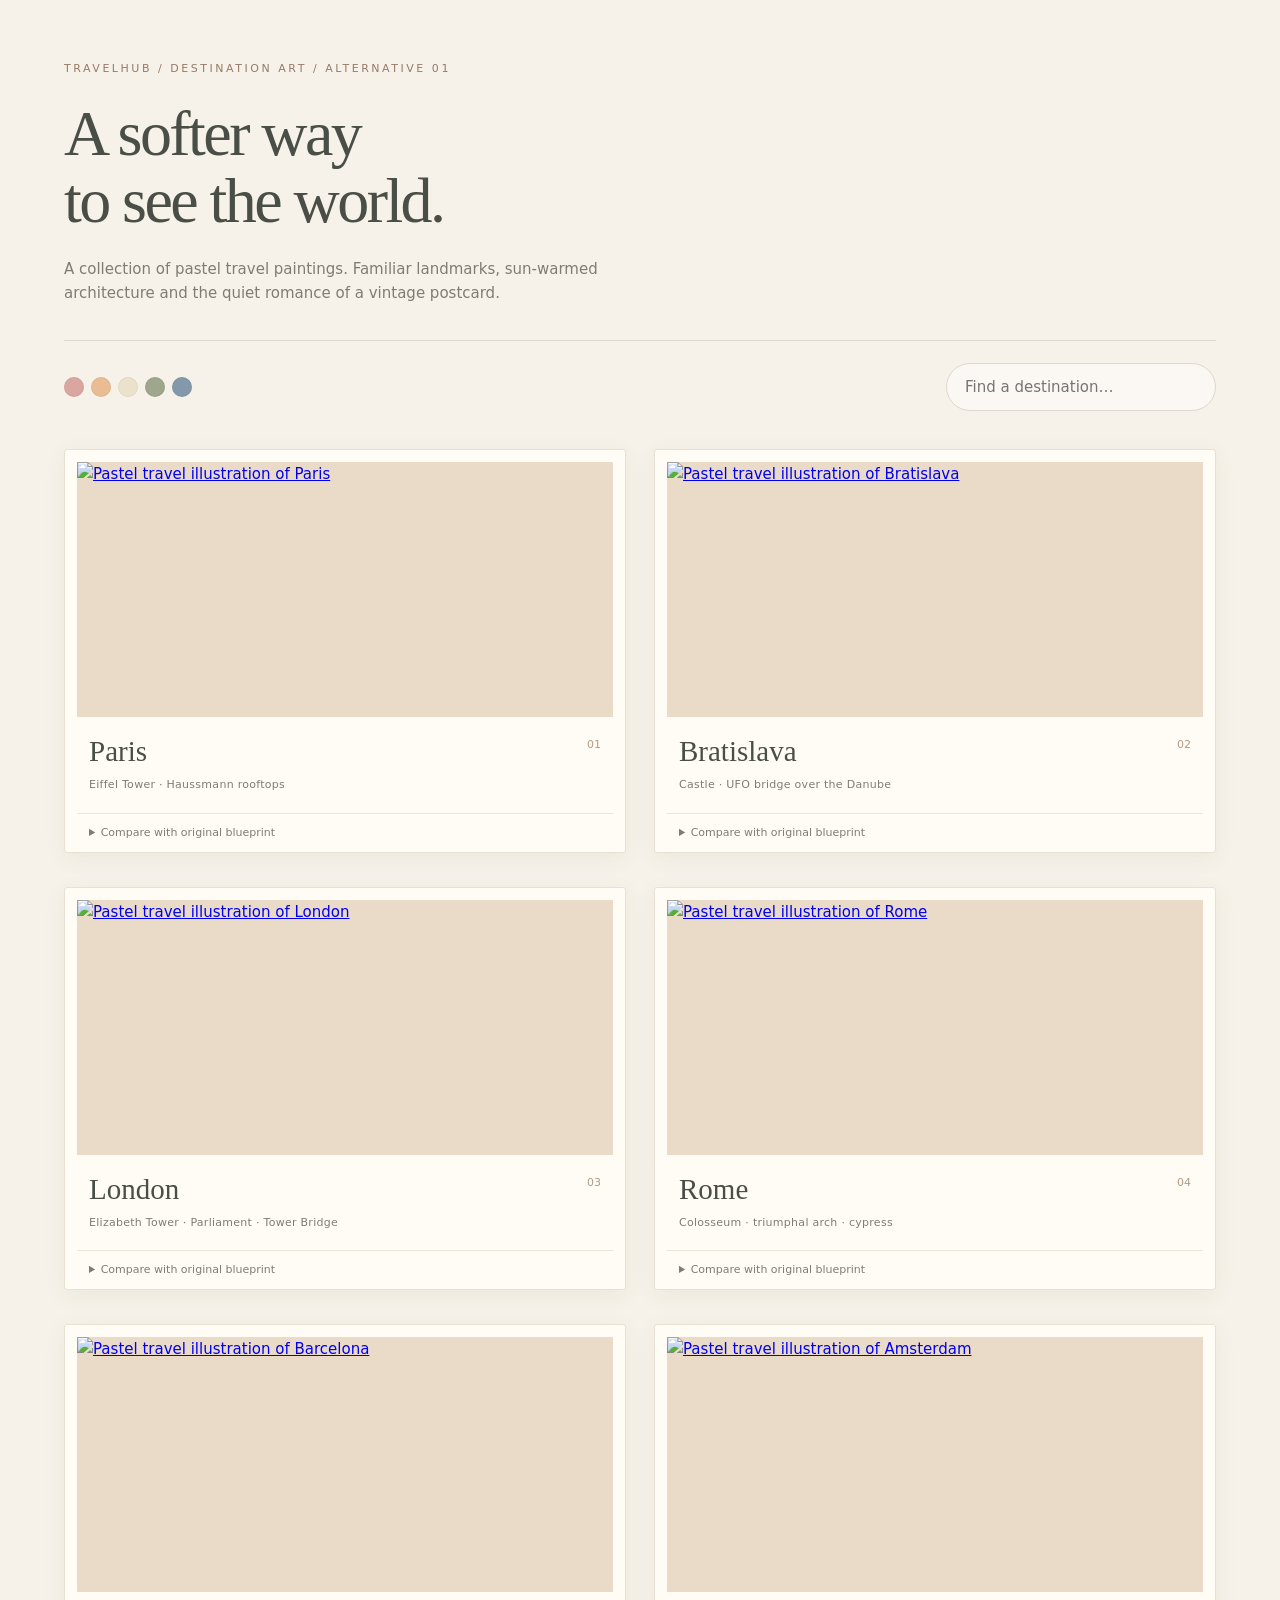
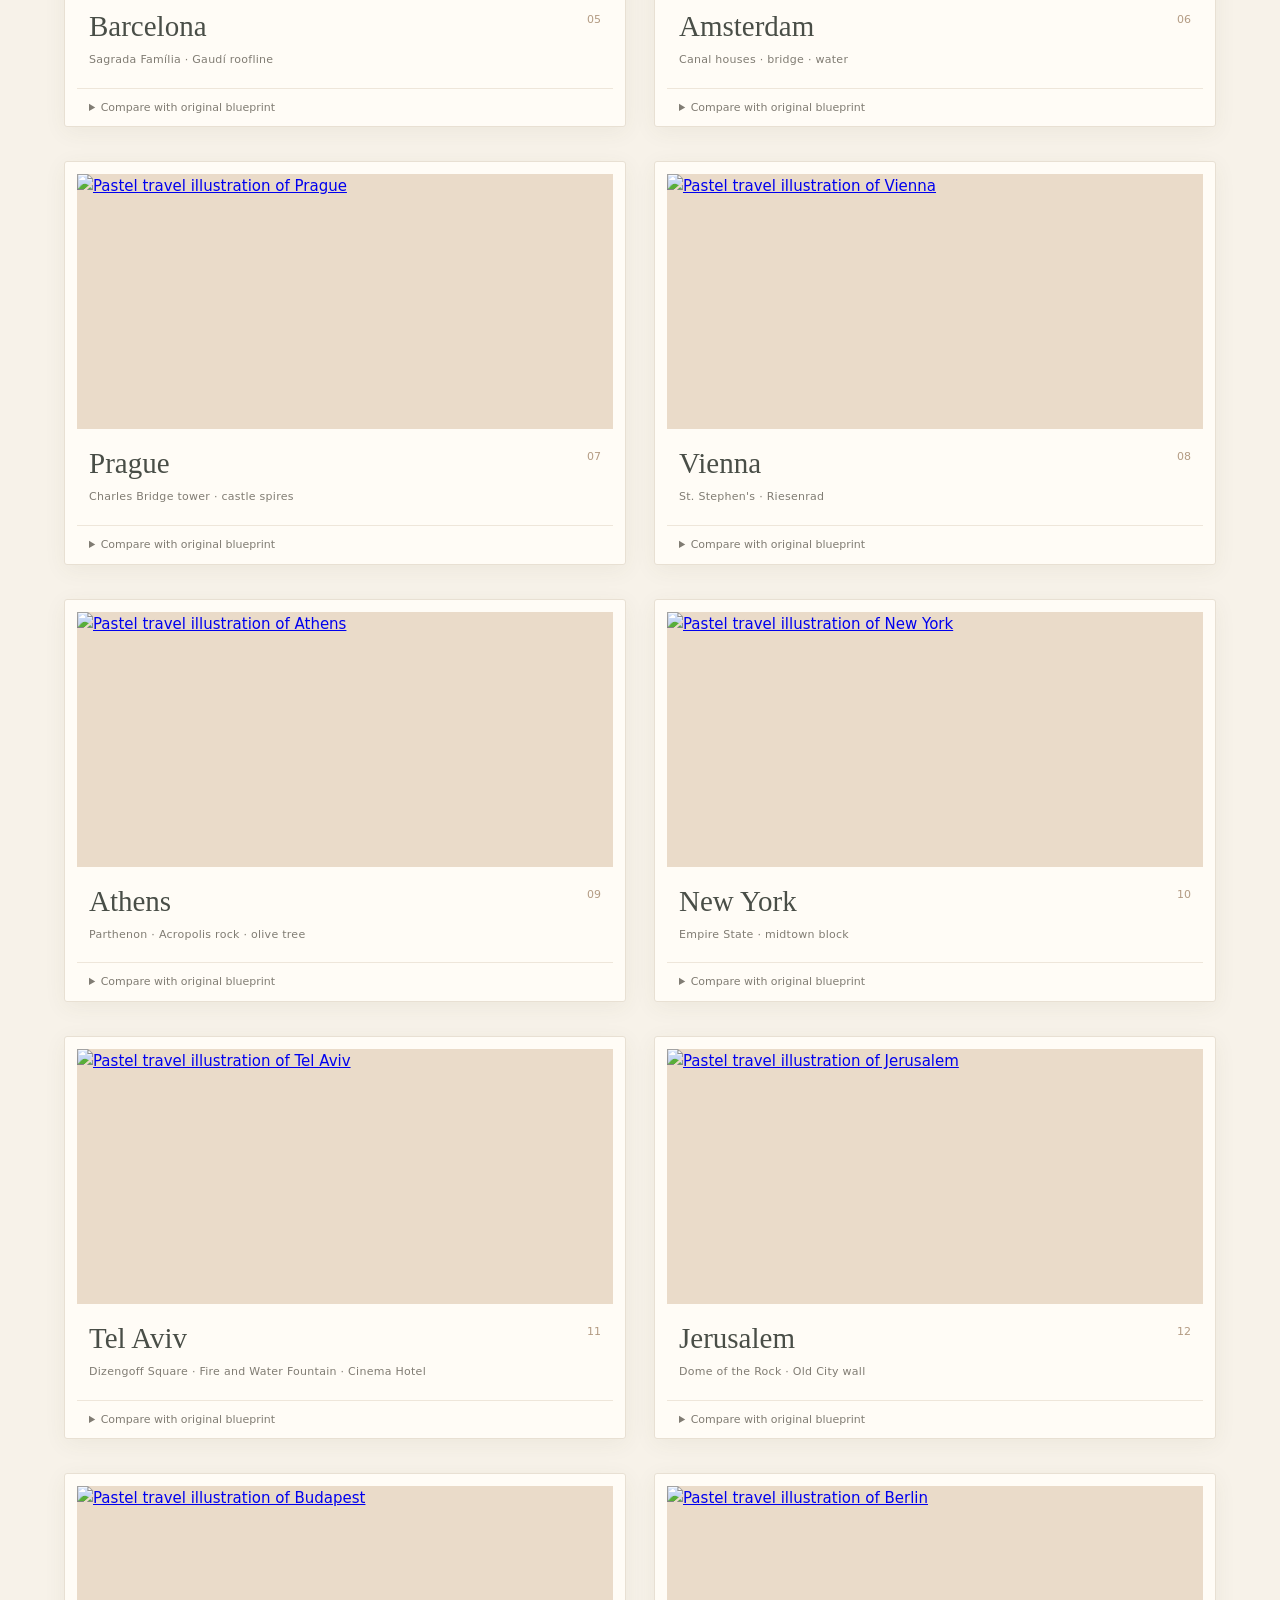
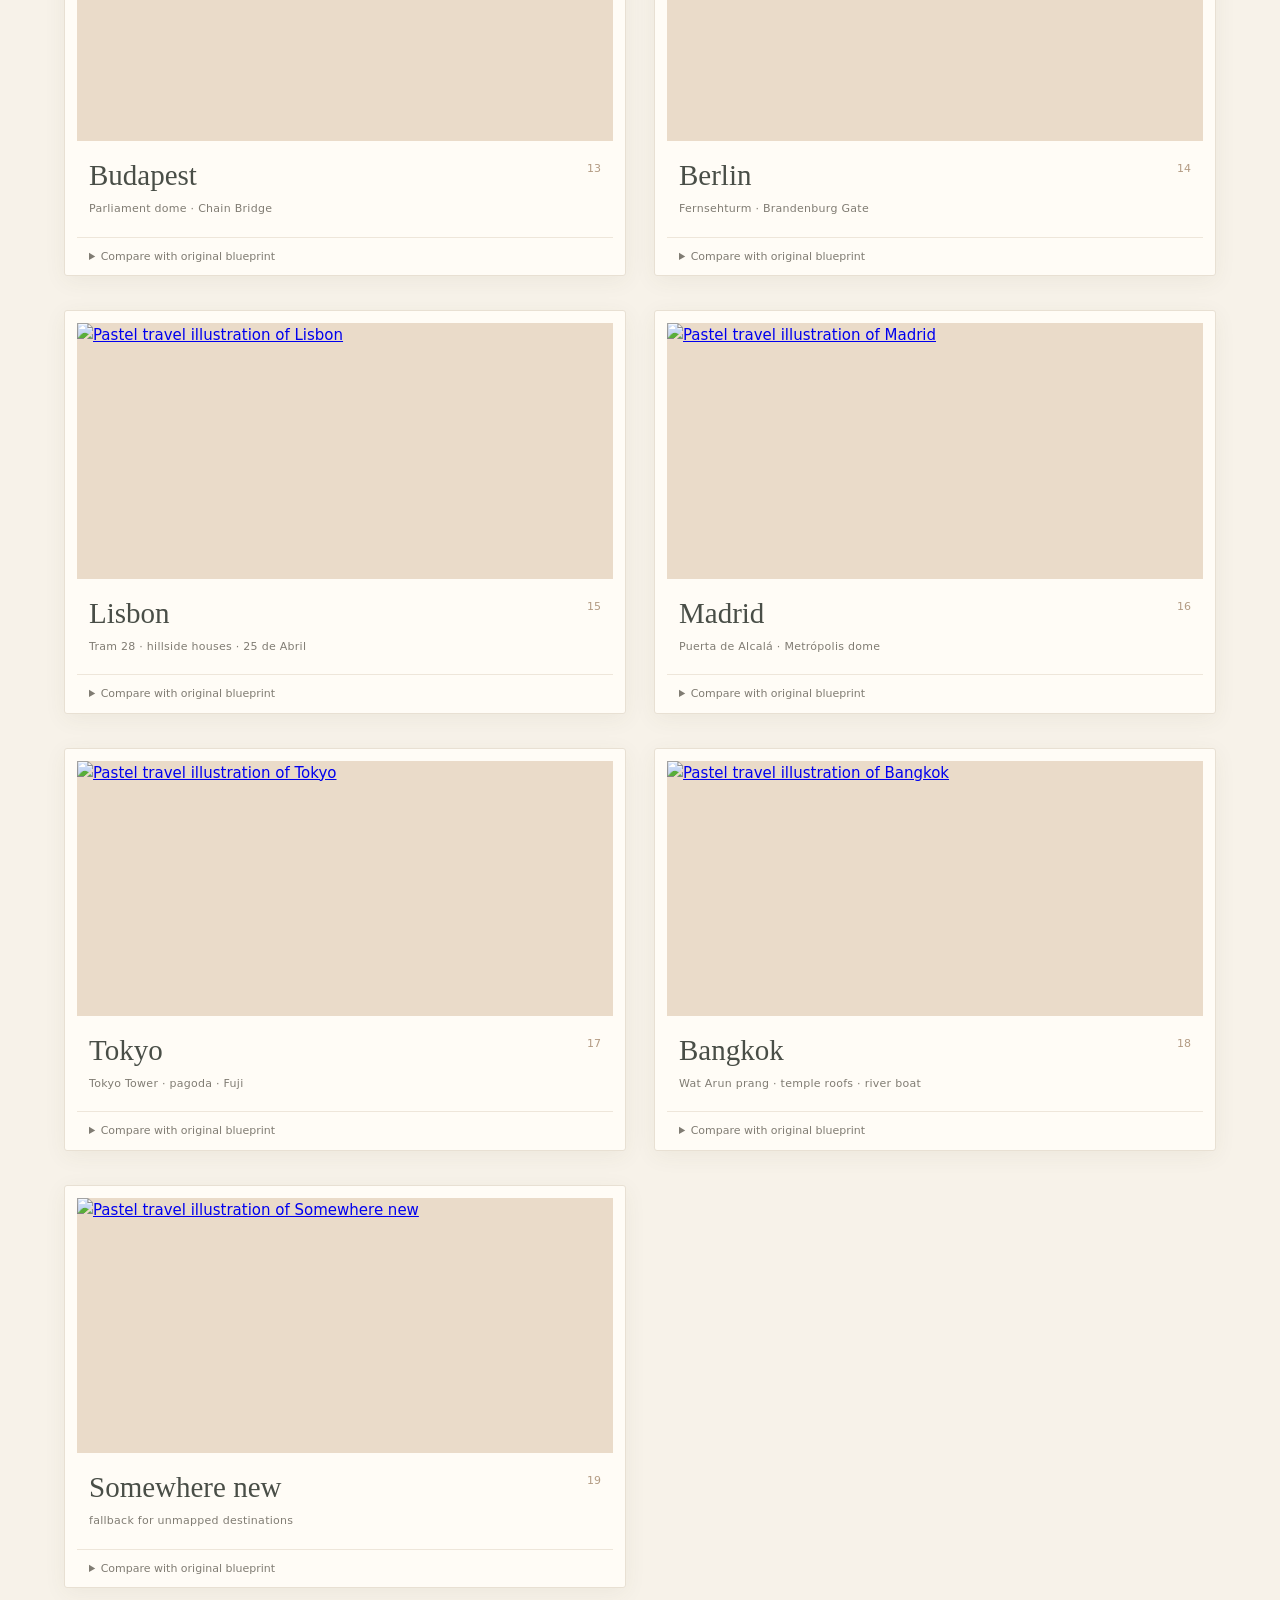
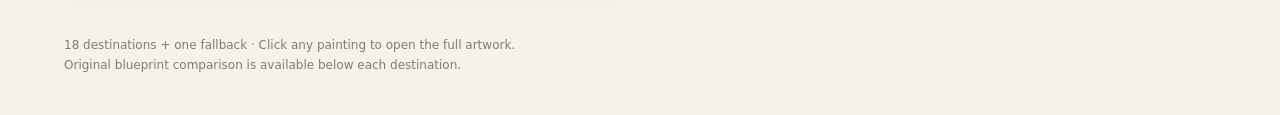
==== design/blueprints/pastel/index.html @ 62299819 "v2.0 (4/5): pastel destination artwork on the covers 49MB of source paintings become 1.8MB of shippe" ====
<!doctype html><html lang="en"><head><meta charset="utf-8"><meta name="viewport" content="width=device-width,initial-scale=1">
<title>TravelHub · A softer way to see the world</title><style>
:root{color-scheme:light;--paper:#f7f2e9;--ink:#494e47;--muted:#807c73;--line:#ded7cb}
*{box-sizing:border-box}body{margin:0;background:var(--paper);color:var(--ink);font:15px/1.6 system-ui,sans-serif}
header,main,footer{max-width:1440px;margin:auto;padding:0 5vw}header{padding-top:60px;padding-bottom:38px}.eyebrow{font-size:11px;letter-spacing:.23em;text-transform:uppercase;color:#967b67}h1{font:normal clamp(36px,5vw,72px)/1.06 Georgia,serif;letter-spacing:-.04em;max-width:800px;margin:22px 0}header p{max-width:620px;color:var(--muted)}.toolbar{display:flex;align-items:center;justify-content:space-between;gap:18px;margin-top:35px;border-top:1px solid var(--line);padding-top:22px}.swatches{display:flex;gap:7px}.swatches i{height:20px;width:20px;border-radius:50%;background:var(--c);border:1px solid #0000000b}input{background:#fff8;border:1px solid var(--line);border-radius:30px;padding:11px 18px;font:inherit;width:min(270px,60vw);color:var(--ink)}
.grid{display:grid;grid-template-columns:repeat(2,minmax(0,1fr));gap:34px 28px}.card{background:#fffcf6;padding:12px 12px 0;border:1px solid #e8e0d3;border-radius:3px;box-shadow:0 5px 22px #574b3410;overflow:hidden}.art{display:block;overflow:hidden;background:#eadbc9}.art img{display:block;width:100%;aspect-ratio:2.1;object-fit:cover;transition:transform .4s}.art:hover img{transform:scale(1.025)}.caption{display:flex;justify-content:space-between;gap:15px;padding:19px 12px}h2{font:normal 29px/1.1 Georgia,serif;margin:0 0 8px}.caption p{font-size:11px;letter-spacing:.025em;margin:0;color:var(--muted)}.number{font-size:11px;color:#b39b83}details{border-top:1px solid #eee6da;padding:10px 12px;font-size:11px;color:var(--muted)}summary{cursor:pointer}.original{display:block;width:100%;max-height:180px;margin:10px auto;background:#fff}footer{padding-top:48px;padding-bottom:40px;font-size:12px;color:var(--muted)}[hidden]{display:none!important}a:focus-visible,summary:focus-visible,input:focus-visible{outline:3px solid #9eaaa0;outline-offset:4px}@media(max-width:700px){.grid{grid-template-columns:1fr}header{padding-top:35px}.caption{padding:18px 6px}h1{font-size:43px}}@media(prefers-reduced-motion:reduce){.art img{transition:none}}
</style></head><body><header><div class="eyebrow">TravelHub / Destination art / Alternative 01</div><h1>A softer way<br>to see the world.</h1><p>A collection of pastel travel paintings. Familiar landmarks, sun-warmed architecture and the quiet romance of a vintage postcard.</p><div class="toolbar"><div class="swatches" aria-label="Blush, apricot, cream, sage and slate palette"><i style="--c:#d9a6a2"></i><i style="--c:#e9bc94"></i><i style="--c:#ece1ca"></i><i style="--c:#9ea68c"></i><i style="--c:#8498ac"></i></div><input type="search" aria-label="Filter destinations" placeholder="Find a destination…"></div></header><main><div class="grid"><article class="card" data-name="paris">
      <a class="art" href="paris.png" target="_blank" aria-label="Open Paris artwork"><img src="paris.png" alt="Pastel travel illustration of Paris" loading="lazy"></a>
      <div class="caption"><div><h2>Paris</h2><p>Eiffel Tower · Haussmann rooftops</p></div><span class="number">01</span></div>
      <details><summary>Compare with original blueprint</summary><img class="original" src="../paris.svg" alt="Original Paris blueprint"></details>
    </article>
<article class="card" data-name="bratislava">
      <a class="art" href="bratislava.png" target="_blank" aria-label="Open Bratislava artwork"><img src="bratislava.png" alt="Pastel travel illustration of Bratislava" loading="lazy"></a>
      <div class="caption"><div><h2>Bratislava</h2><p>Castle · UFO bridge over the Danube</p></div><span class="number">02</span></div>
      <details><summary>Compare with original blueprint</summary><img class="original" src="../bratislava.svg" alt="Original Bratislava blueprint"></details>
    </article>
<article class="card" data-name="london">
      <a class="art" href="london.png" target="_blank" aria-label="Open London artwork"><img src="london.png" alt="Pastel travel illustration of London" loading="lazy"></a>
      <div class="caption"><div><h2>London</h2><p>Elizabeth Tower · Parliament · Tower Bridge</p></div><span class="number">03</span></div>
      <details><summary>Compare with original blueprint</summary><img class="original" src="../london.svg" alt="Original London blueprint"></details>
    </article>
<article class="card" data-name="rome">
      <a class="art" href="rome.png" target="_blank" aria-label="Open Rome artwork"><img src="rome.png" alt="Pastel travel illustration of Rome" loading="lazy"></a>
      <div class="caption"><div><h2>Rome</h2><p>Colosseum · triumphal arch · cypress</p></div><span class="number">04</span></div>
      <details><summary>Compare with original blueprint</summary><img class="original" src="../rome.svg" alt="Original Rome blueprint"></details>
    </article>
<article class="card" data-name="barcelona">
      <a class="art" href="barcelona.png" target="_blank" aria-label="Open Barcelona artwork"><img src="barcelona.png" alt="Pastel travel illustration of Barcelona" loading="lazy"></a>
      <div class="caption"><div><h2>Barcelona</h2><p>Sagrada Família · Gaudí roofline</p></div><span class="number">05</span></div>
      <details><summary>Compare with original blueprint</summary><img class="original" src="../barcelona.svg" alt="Original Barcelona blueprint"></details>
    </article>
<article class="card" data-name="amsterdam">
      <a class="art" href="amsterdam.png" target="_blank" aria-label="Open Amsterdam artwork"><img src="amsterdam.png" alt="Pastel travel illustration of Amsterdam" loading="lazy"></a>
      <div class="caption"><div><h2>Amsterdam</h2><p>Canal houses · bridge · water</p></div><span class="number">06</span></div>
      <details><summary>Compare with original blueprint</summary><img class="original" src="../amsterdam.svg" alt="Original Amsterdam blueprint"></details>
    </article>
<article class="card" data-name="prague">
      <a class="art" href="prague.png" target="_blank" aria-label="Open Prague artwork"><img src="prague.png" alt="Pastel travel illustration of Prague" loading="lazy"></a>
      <div class="caption"><div><h2>Prague</h2><p>Charles Bridge tower · castle spires</p></div><span class="number">07</span></div>
      <details><summary>Compare with original blueprint</summary><img class="original" src="../prague.svg" alt="Original Prague blueprint"></details>
    </article>
<article class="card" data-name="vienna">
      <a class="art" href="vienna.png" target="_blank" aria-label="Open Vienna artwork"><img src="vienna.png" alt="Pastel travel illustration of Vienna" loading="lazy"></a>
      <div class="caption"><div><h2>Vienna</h2><p>St. Stephen&#x27;s · Riesenrad</p></div><span class="number">08</span></div>
      <details><summary>Compare with original blueprint</summary><img class="original" src="../vienna.svg" alt="Original Vienna blueprint"></details>
    </article>
<article class="card" data-name="athens">
      <a class="art" href="athens.png" target="_blank" aria-label="Open Athens artwork"><img src="athens.png" alt="Pastel travel illustration of Athens" loading="lazy"></a>
      <div class="caption"><div><h2>Athens</h2><p>Parthenon · Acropolis rock · olive tree</p></div><span class="number">09</span></div>
      <details><summary>Compare with original blueprint</summary><img class="original" src="../athens.svg" alt="Original Athens blueprint"></details>
    </article>
<article class="card" data-name="new york">
      <a class="art" href="newyork.png" target="_blank" aria-label="Open New York artwork"><img src="newyork.png" alt="Pastel travel illustration of New York" loading="lazy"></a>
      <div class="caption"><div><h2>New York</h2><p>Empire State · midtown block</p></div><span class="number">10</span></div>
      <details><summary>Compare with original blueprint</summary><img class="original" src="../newyork.svg" alt="Original New York blueprint"></details>
    </article>
<article class="card" data-name="tel aviv">
      <a class="art" href="telaviv.png" target="_blank" aria-label="Open Tel Aviv artwork"><img src="telaviv.png" alt="Pastel travel illustration of Tel Aviv" loading="lazy"></a>
      <div class="caption"><div><h2>Tel Aviv</h2><p>Dizengoff Square · Fire and Water Fountain · Cinema Hotel</p></div><span class="number">11</span></div>
      <details><summary>Compare with original blueprint</summary><img class="original" src="../telaviv.svg" alt="Original Tel Aviv blueprint"></details>
    </article>
<article class="card" data-name="jerusalem">
      <a class="art" href="jerusalem.png" target="_blank" aria-label="Open Jerusalem artwork"><img src="jerusalem.png" alt="Pastel travel illustration of Jerusalem" loading="lazy"></a>
      <div class="caption"><div><h2>Jerusalem</h2><p>Dome of the Rock · Old City wall</p></div><span class="number">12</span></div>
      <details><summary>Compare with original blueprint</summary><img class="original" src="../jerusalem.svg" alt="Original Jerusalem blueprint"></details>
    </article>
<article class="card" data-name="budapest">
      <a class="art" href="budapest.png" target="_blank" aria-label="Open Budapest artwork"><img src="budapest.png" alt="Pastel travel illustration of Budapest" loading="lazy"></a>
      <div class="caption"><div><h2>Budapest</h2><p>Parliament dome · Chain Bridge</p></div><span class="number">13</span></div>
      <details><summary>Compare with original blueprint</summary><img class="original" src="../budapest.svg" alt="Original Budapest blueprint"></details>
    </article>
<article class="card" data-name="berlin">
      <a class="art" href="berlin.png" target="_blank" aria-label="Open Berlin artwork"><img src="berlin.png" alt="Pastel travel illustration of Berlin" loading="lazy"></a>
      <div class="caption"><div><h2>Berlin</h2><p>Fernsehturm · Brandenburg Gate</p></div><span class="number">14</span></div>
      <details><summary>Compare with original blueprint</summary><img class="original" src="../berlin.svg" alt="Original Berlin blueprint"></details>
    </article>
<article class="card" data-name="lisbon">
      <a class="art" href="lisbon.png" target="_blank" aria-label="Open Lisbon artwork"><img src="lisbon.png" alt="Pastel travel illustration of Lisbon" loading="lazy"></a>
      <div class="caption"><div><h2>Lisbon</h2><p>Tram 28 · hillside houses · 25 de Abril</p></div><span class="number">15</span></div>
      <details><summary>Compare with original blueprint</summary><img class="original" src="../lisbon.svg" alt="Original Lisbon blueprint"></details>
    </article>
<article class="card" data-name="madrid">
      <a class="art" href="madrid.png" target="_blank" aria-label="Open Madrid artwork"><img src="madrid.png" alt="Pastel travel illustration of Madrid" loading="lazy"></a>
      <div class="caption"><div><h2>Madrid</h2><p>Puerta de Alcalá · Metrópolis dome</p></div><span class="number">16</span></div>
      <details><summary>Compare with original blueprint</summary><img class="original" src="../madrid.svg" alt="Original Madrid blueprint"></details>
    </article>
<article class="card" data-name="tokyo">
      <a class="art" href="tokyo.png" target="_blank" aria-label="Open Tokyo artwork"><img src="tokyo.png" alt="Pastel travel illustration of Tokyo" loading="lazy"></a>
      <div class="caption"><div><h2>Tokyo</h2><p>Tokyo Tower · pagoda · Fuji</p></div><span class="number">17</span></div>
      <details><summary>Compare with original blueprint</summary><img class="original" src="../tokyo.svg" alt="Original Tokyo blueprint"></details>
    </article>
<article class="card" data-name="bangkok">
      <a class="art" href="bangkok.png" target="_blank" aria-label="Open Bangkok artwork"><img src="bangkok.png" alt="Pastel travel illustration of Bangkok" loading="lazy"></a>
      <div class="caption"><div><h2>Bangkok</h2><p>Wat Arun prang · temple roofs · river boat</p></div><span class="number">18</span></div>
      <details><summary>Compare with original blueprint</summary><img class="original" src="../bangkok.svg" alt="Original Bangkok blueprint"></details>
    </article>
<article class="card" data-name="somewhere new">
      <a class="art" href="generic.png" target="_blank" aria-label="Open Somewhere new artwork"><img src="generic.png" alt="Pastel travel illustration of Somewhere new" loading="lazy"></a>
      <div class="caption"><div><h2>Somewhere new</h2><p>fallback for unmapped destinations</p></div><span class="number">19</span></div>
      <details><summary>Compare with original blueprint</summary><img class="original" src="../generic.svg" alt="Original Somewhere new blueprint"></details>
    </article></div><p id="empty" hidden>No matching destinations.</p></main><footer>18 destinations + one fallback · Click any painting to open the full artwork.<br>Original blueprint comparison is available below each destination.</footer><script>document.querySelector('input').addEventListener('input',e=>{let count=0;document.querySelectorAll('.card').forEach(c=>{c.hidden=!c.dataset.name.includes(e.target.value.trim().toLowerCase());if(!c.hidden)count++});document.getElementById('empty').hidden=count>0});</script></body></html>
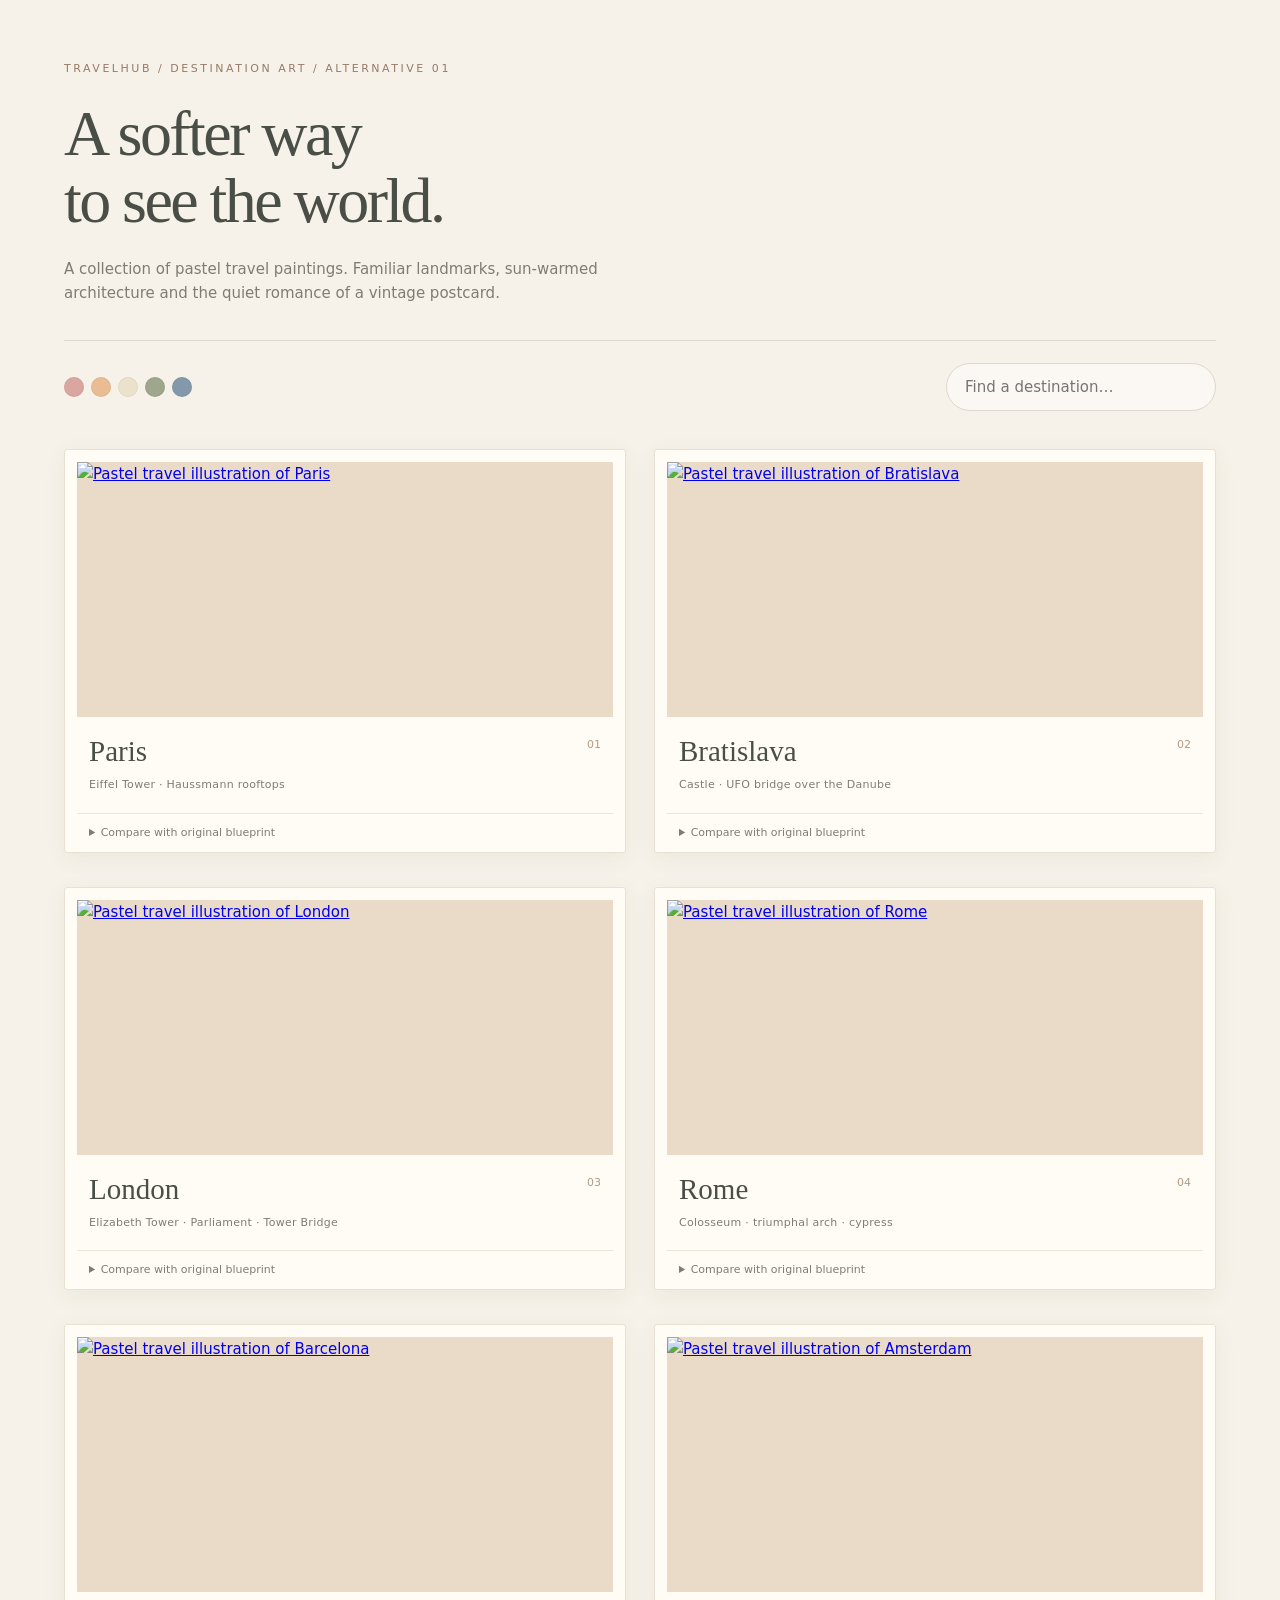
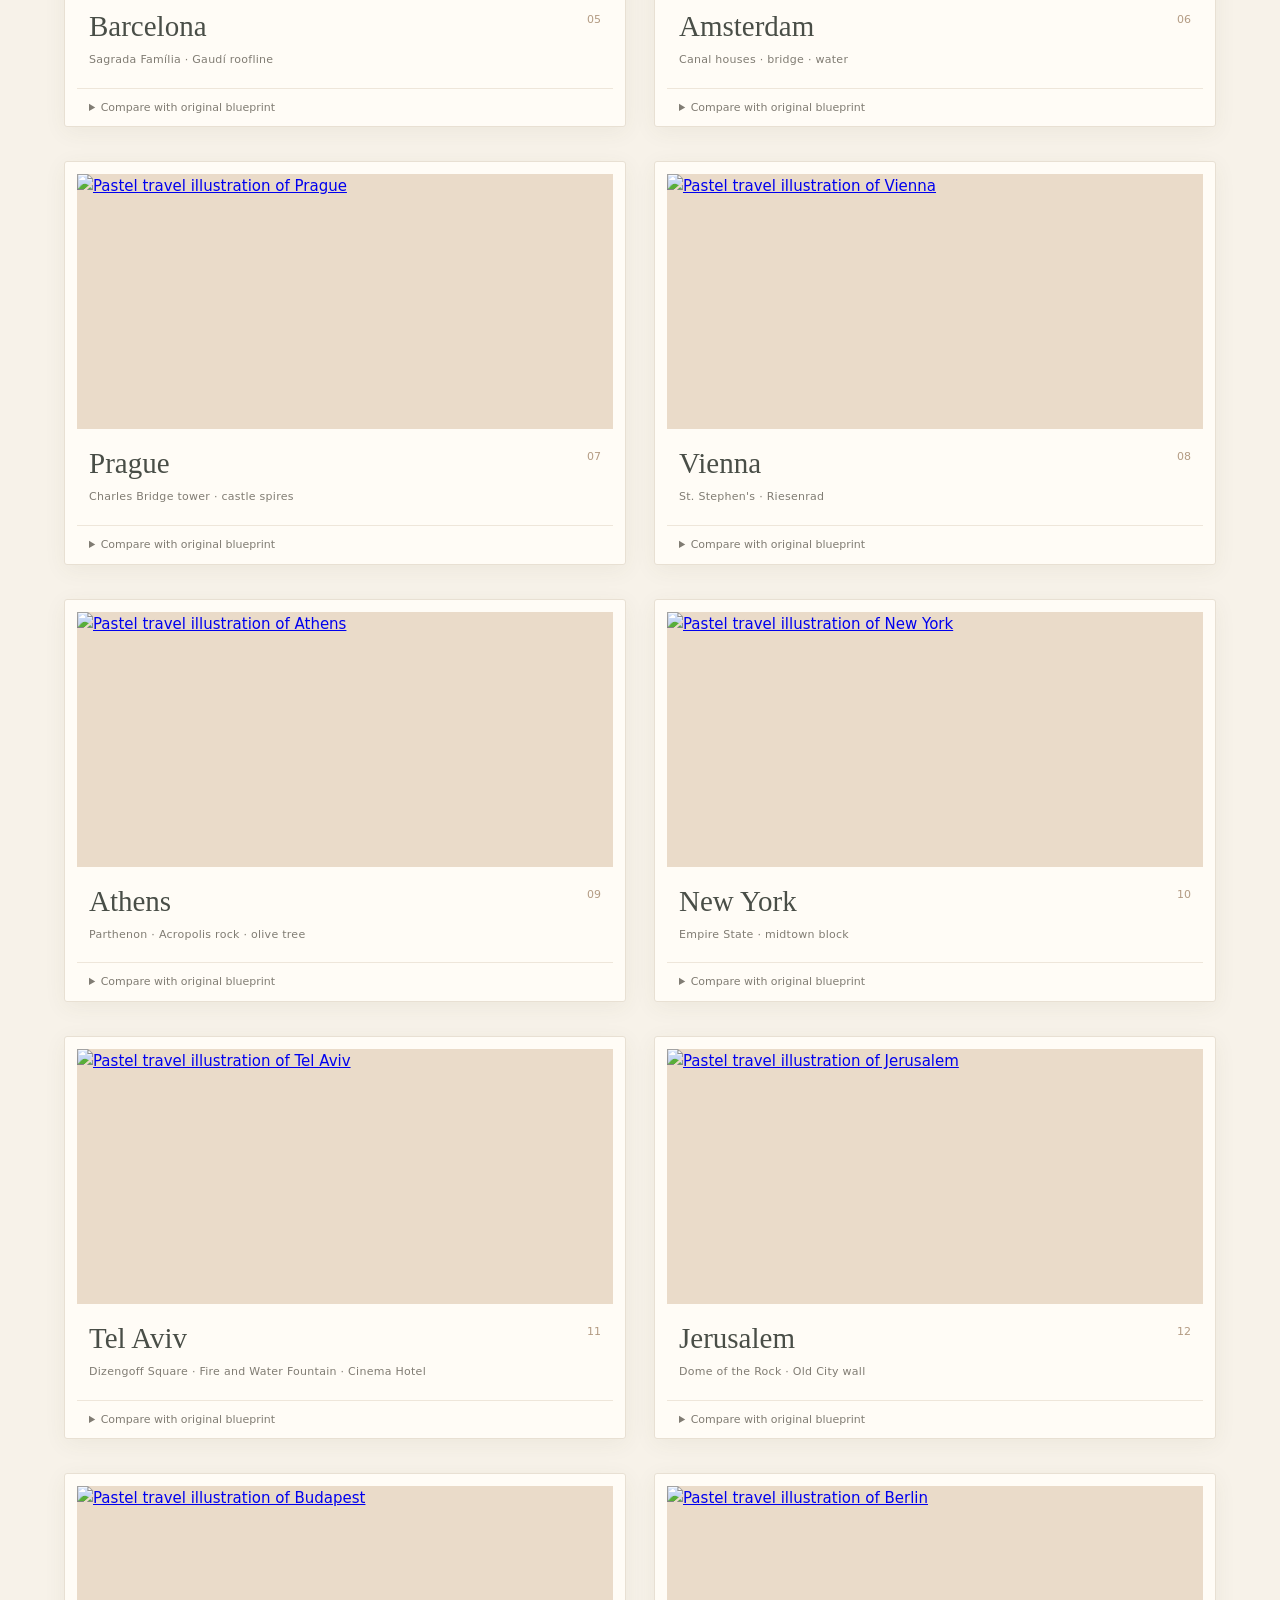
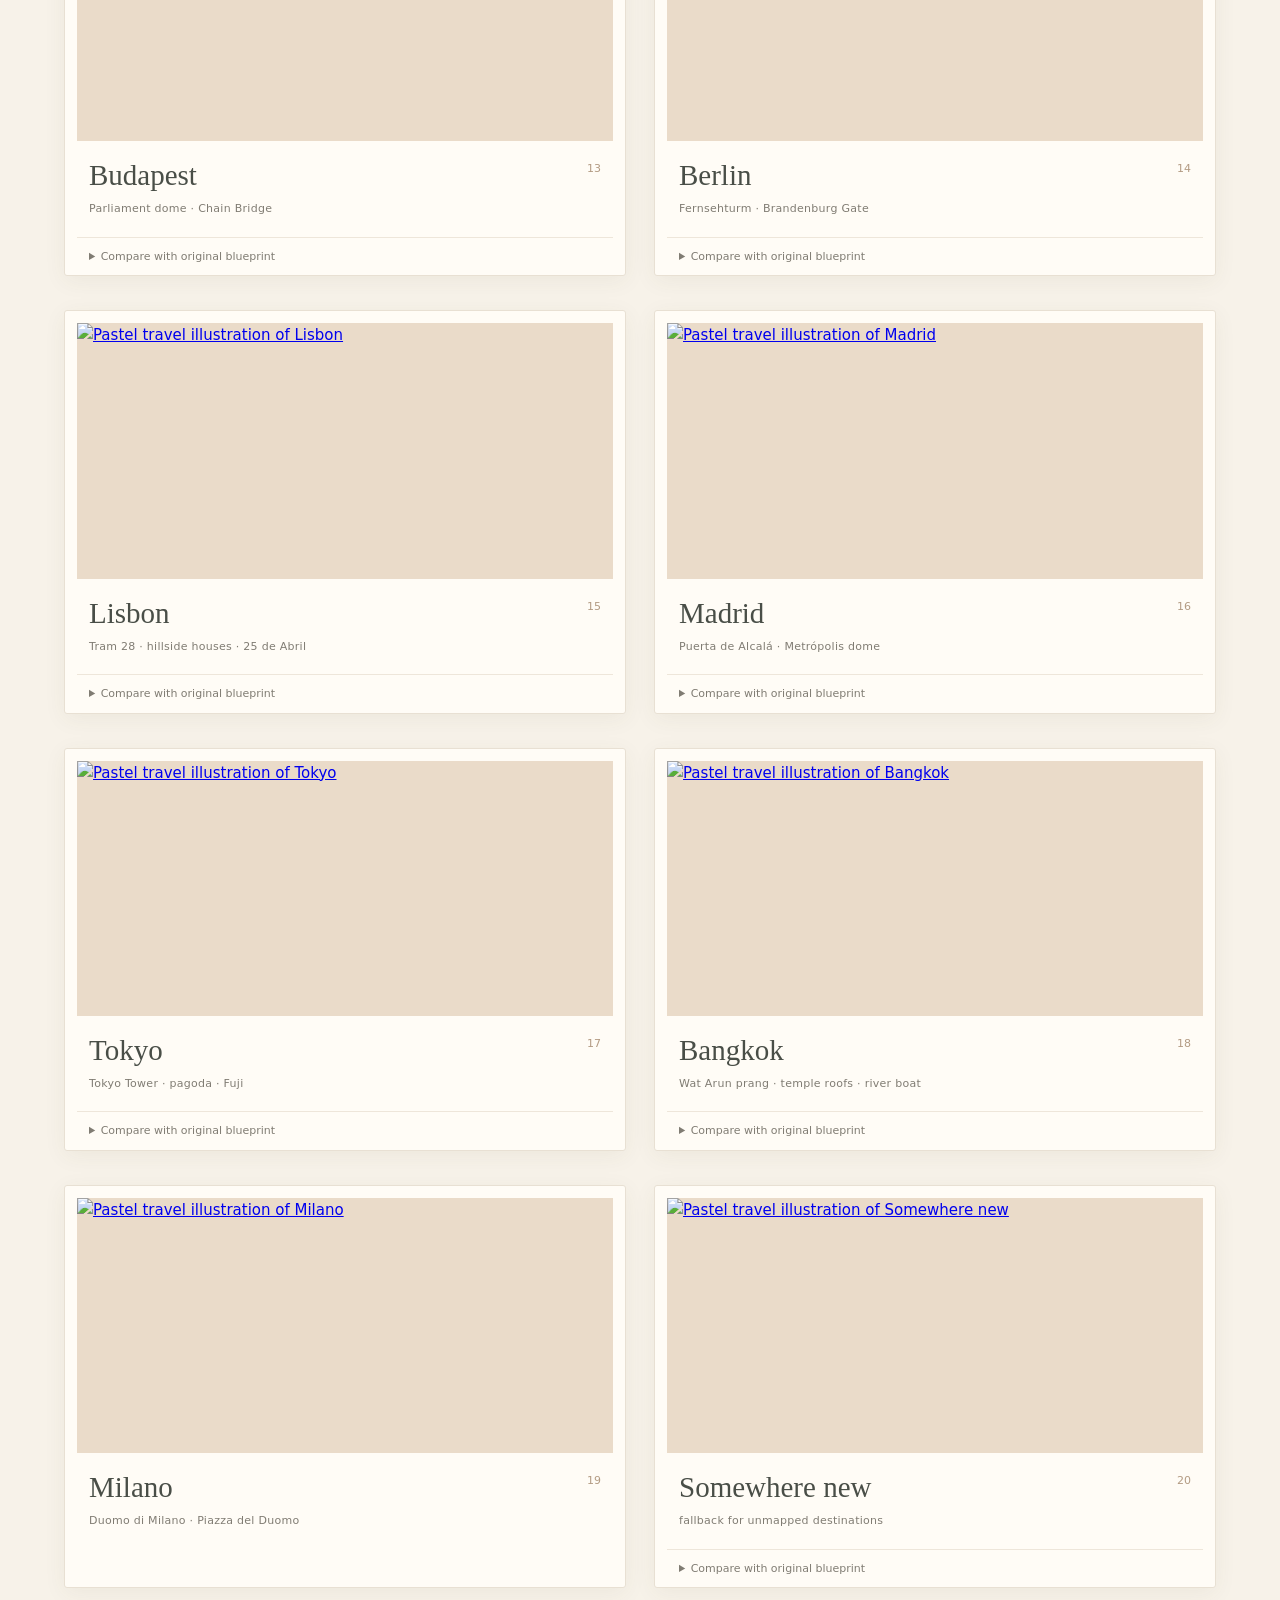
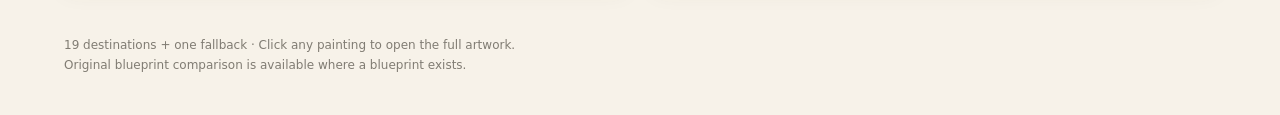
==== commit e37183c6: "Milano joins the destination artwork The pastel collection gained a Duomo di Milano painting; this w" ====
--- a/design/blueprints/pastel/index.html
+++ b/design/blueprints/pastel/index.html
@@ -94,8 +94,13 @@
       <div class="caption"><div><h2>Bangkok</h2><p>Wat Arun prang · temple roofs · river boat</p></div><span class="number">18</span></div>
       <details><summary>Compare with original blueprint</summary><img class="original" src="../bangkok.svg" alt="Original Bangkok blueprint"></details>
     </article>
+<article class="card" data-name="milano">
+      <a class="art" href="milano.png" target="_blank" aria-label="Open Milano artwork"><img src="milano.png" alt="Pastel travel illustration of Milano" loading="lazy"></a>
+      <div class="caption"><div><h2>Milano</h2><p>Duomo di Milano · Piazza del Duomo</p></div><span class="number">19</span></div>
+      
+    </article>
 <article class="card" data-name="somewhere new">
       <a class="art" href="generic.png" target="_blank" aria-label="Open Somewhere new artwork"><img src="generic.png" alt="Pastel travel illustration of Somewhere new" loading="lazy"></a>
-      <div class="caption"><div><h2>Somewhere new</h2><p>fallback for unmapped destinations</p></div><span class="number">19</span></div>
+      <div class="caption"><div><h2>Somewhere new</h2><p>fallback for unmapped destinations</p></div><span class="number">20</span></div>
       <details><summary>Compare with original blueprint</summary><img class="original" src="../generic.svg" alt="Original Somewhere new blueprint"></details>
-    </article></div><p id="empty" hidden>No matching destinations.</p></main><footer>18 destinations + one fallback · Click any painting to open the full artwork.<br>Original blueprint comparison is available below each destination.</footer><script>document.querySelector('input').addEventListener('input',e=>{let count=0;document.querySelectorAll('.card').forEach(c=>{c.hidden=!c.dataset.name.includes(e.target.value.trim().toLowerCase());if(!c.hidden)count++});document.getElementById('empty').hidden=count>0});</script></body></html>+    </article></div><p id="empty" hidden>No matching destinations.</p></main><footer>19 destinations + one fallback · Click any painting to open the full artwork.<br>Original blueprint comparison is available where a blueprint exists.</footer><script>document.querySelector('input').addEventListener('input',e=>{let count=0;document.querySelectorAll('.card').forEach(c=>{c.hidden=!c.dataset.name.includes(e.target.value.trim().toLowerCase());if(!c.hidden)count++});document.getElementById('empty').hidden=count>0});</script></body></html>
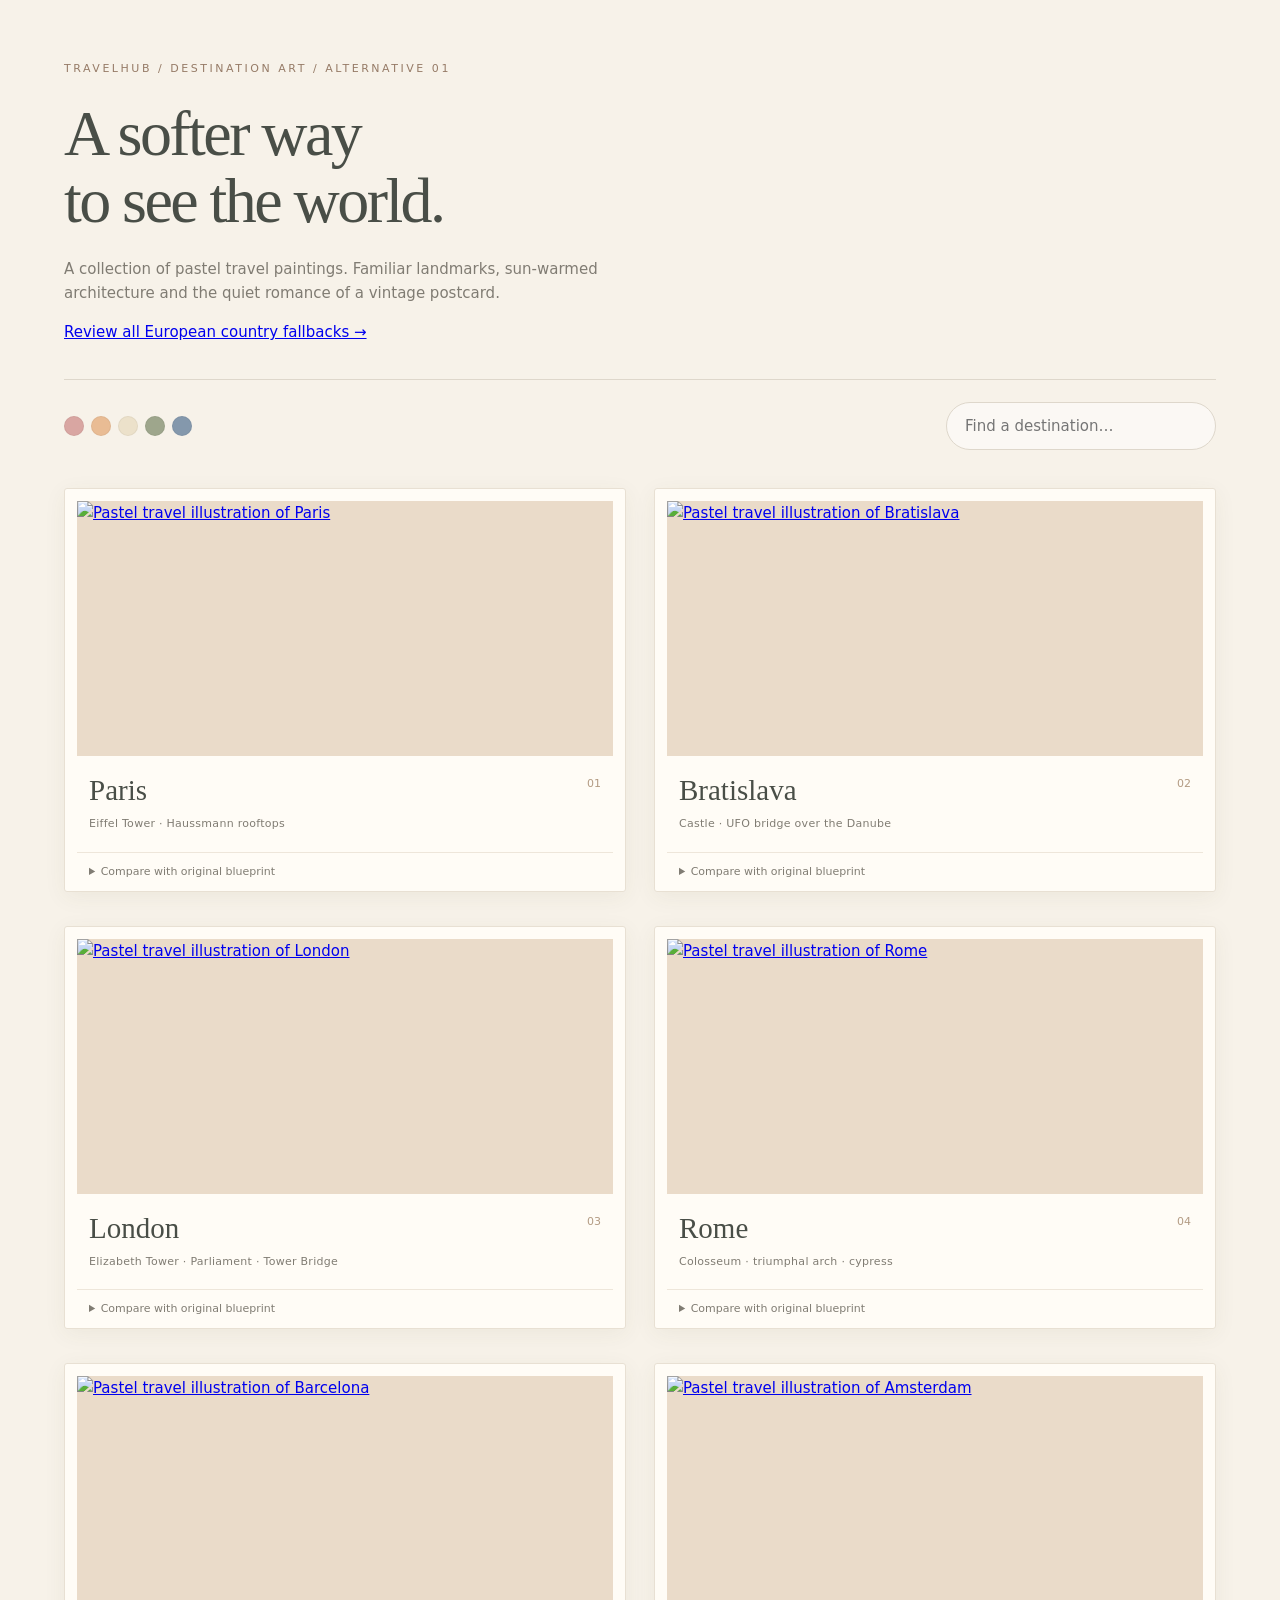
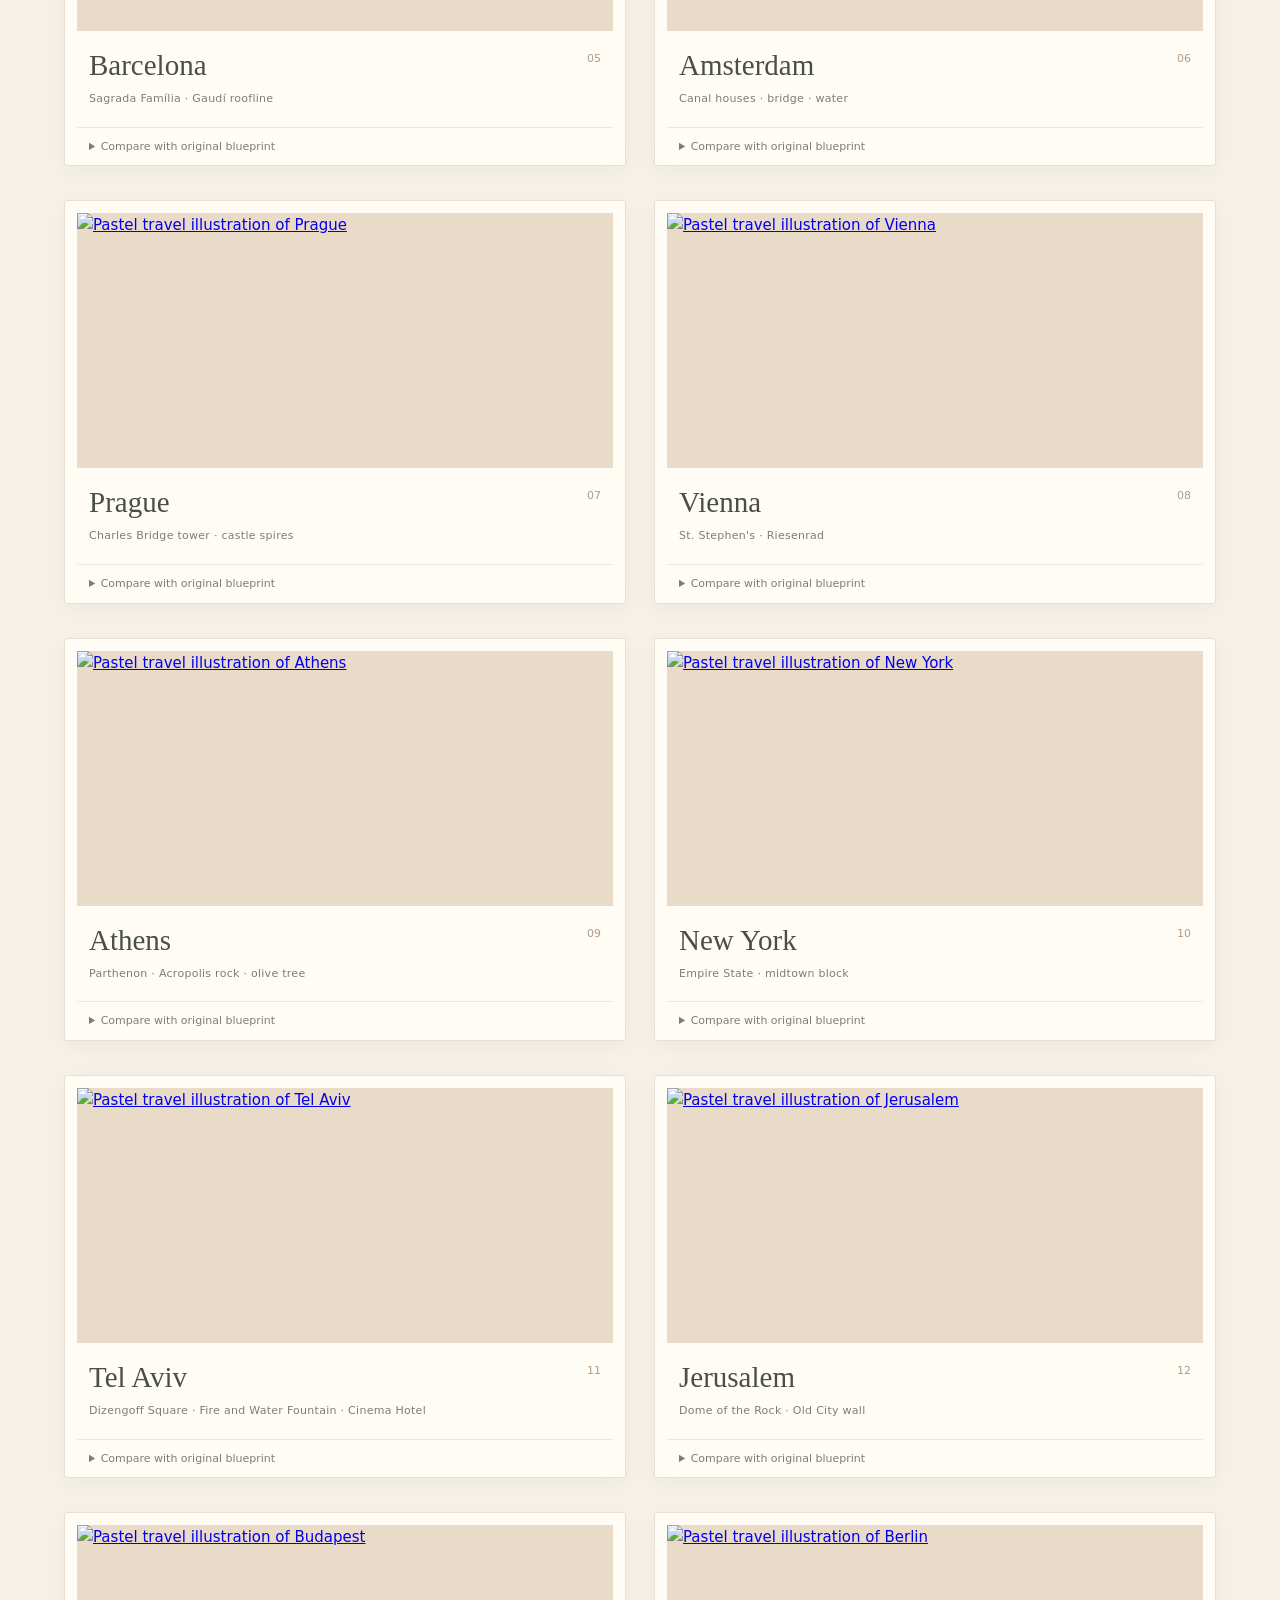
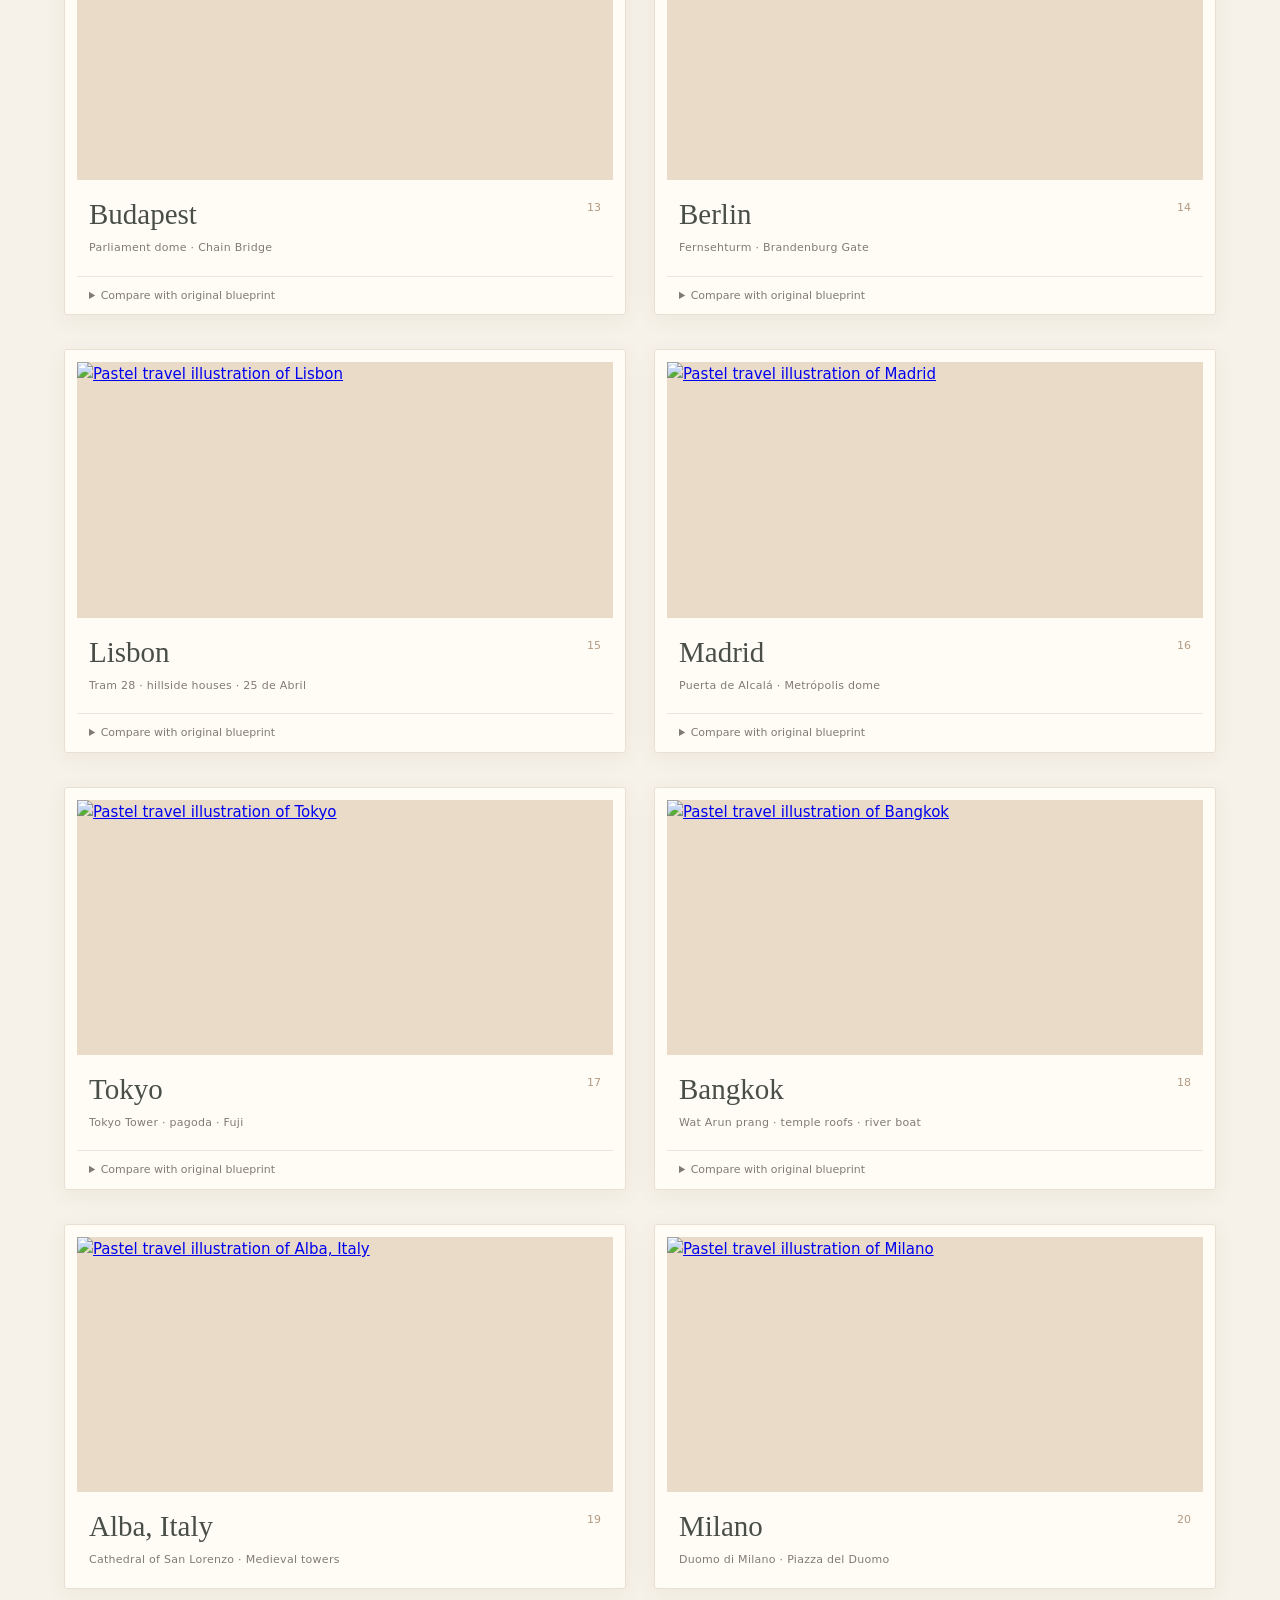
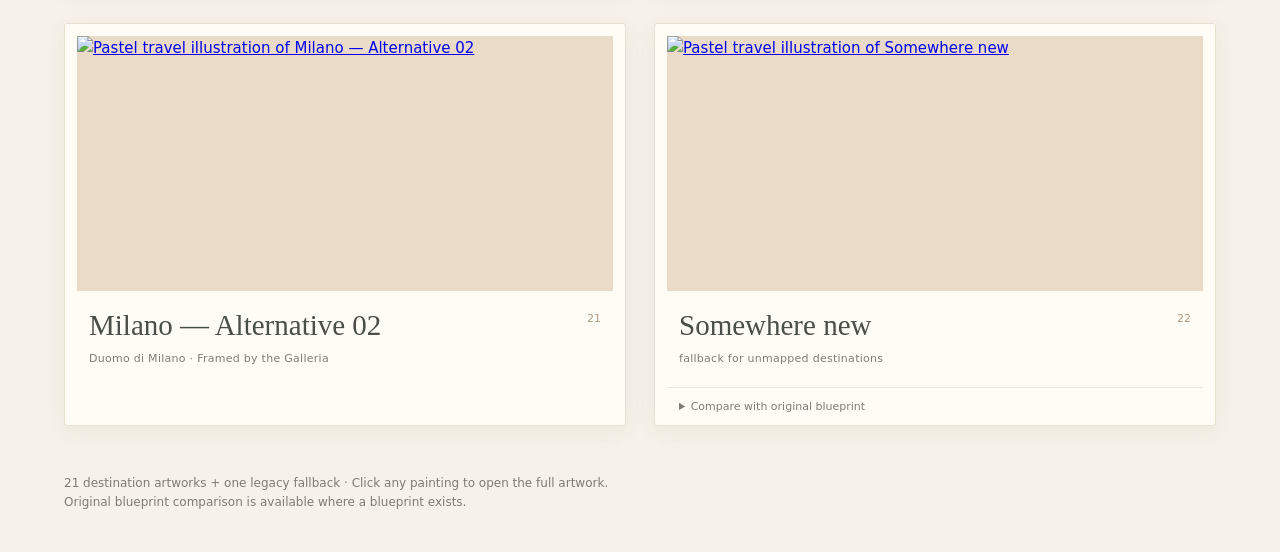
==== commit f1c38a9e: "v2.2.0: every European country has a painting, so fewer trips fall back to a skyline A city without " ====
--- a/design/blueprints/pastel/index.html
+++ b/design/blueprints/pastel/index.html
@@ -4,103 +4,113 @@
 *{box-sizing:border-box}body{margin:0;background:var(--paper);color:var(--ink);font:15px/1.6 system-ui,sans-serif}
 header,main,footer{max-width:1440px;margin:auto;padding:0 5vw}header{padding-top:60px;padding-bottom:38px}.eyebrow{font-size:11px;letter-spacing:.23em;text-transform:uppercase;color:#967b67}h1{font:normal clamp(36px,5vw,72px)/1.06 Georgia,serif;letter-spacing:-.04em;max-width:800px;margin:22px 0}header p{max-width:620px;color:var(--muted)}.toolbar{display:flex;align-items:center;justify-content:space-between;gap:18px;margin-top:35px;border-top:1px solid var(--line);padding-top:22px}.swatches{display:flex;gap:7px}.swatches i{height:20px;width:20px;border-radius:50%;background:var(--c);border:1px solid #0000000b}input{background:#fff8;border:1px solid var(--line);border-radius:30px;padding:11px 18px;font:inherit;width:min(270px,60vw);color:var(--ink)}
 .grid{display:grid;grid-template-columns:repeat(2,minmax(0,1fr));gap:34px 28px}.card{background:#fffcf6;padding:12px 12px 0;border:1px solid #e8e0d3;border-radius:3px;box-shadow:0 5px 22px #574b3410;overflow:hidden}.art{display:block;overflow:hidden;background:#eadbc9}.art img{display:block;width:100%;aspect-ratio:2.1;object-fit:cover;transition:transform .4s}.art:hover img{transform:scale(1.025)}.caption{display:flex;justify-content:space-between;gap:15px;padding:19px 12px}h2{font:normal 29px/1.1 Georgia,serif;margin:0 0 8px}.caption p{font-size:11px;letter-spacing:.025em;margin:0;color:var(--muted)}.number{font-size:11px;color:#b39b83}details{border-top:1px solid #eee6da;padding:10px 12px;font-size:11px;color:var(--muted)}summary{cursor:pointer}.original{display:block;width:100%;max-height:180px;margin:10px auto;background:#fff}footer{padding-top:48px;padding-bottom:40px;font-size:12px;color:var(--muted)}[hidden]{display:none!important}a:focus-visible,summary:focus-visible,input:focus-visible{outline:3px solid #9eaaa0;outline-offset:4px}@media(max-width:700px){.grid{grid-template-columns:1fr}header{padding-top:35px}.caption{padding:18px 6px}h1{font-size:43px}}@media(prefers-reduced-motion:reduce){.art img{transition:none}}
-</style></head><body><header><div class="eyebrow">TravelHub / Destination art / Alternative 01</div><h1>A softer way<br>to see the world.</h1><p>A collection of pastel travel paintings. Familiar landmarks, sun-warmed architecture and the quiet romance of a vintage postcard.</p><div class="toolbar"><div class="swatches" aria-label="Blush, apricot, cream, sage and slate palette"><i style="--c:#d9a6a2"></i><i style="--c:#e9bc94"></i><i style="--c:#ece1ca"></i><i style="--c:#9ea68c"></i><i style="--c:#8498ac"></i></div><input type="search" aria-label="Filter destinations" placeholder="Find a destination…"></div></header><main><div class="grid"><article class="card" data-name="paris">
+</style></head><body><header><div class="eyebrow">TravelHub / Destination art / Alternative 01</div><h1>A softer way<br>to see the world.</h1><p>A collection of pastel travel paintings. Familiar landmarks, sun-warmed architecture and the quiet romance of a vintage postcard.</p><p><a href="country-fallbacks.html">Review all European country fallbacks →</a></p><div class="toolbar"><div class="swatches" aria-label="Blush, apricot, cream, sage and slate palette"><i style="--c:#d9a6a2"></i><i style="--c:#e9bc94"></i><i style="--c:#ece1ca"></i><i style="--c:#9ea68c"></i><i style="--c:#8498ac"></i></div><input type="search" aria-label="Filter destinations" placeholder="Find a destination…"></div></header><main><div class="grid"><article class="card" data-name="paris">
       <a class="art" href="paris.png" target="_blank" aria-label="Open Paris artwork"><img src="paris.png" alt="Pastel travel illustration of Paris" loading="lazy"></a>
       <div class="caption"><div><h2>Paris</h2><p>Eiffel Tower · Haussmann rooftops</p></div><span class="number">01</span></div>
-      <details><summary>Compare with original blueprint</summary><img class="original" src="../paris.svg" alt="Original Paris blueprint"></details>
+<details><summary>Compare with original blueprint</summary><img class="original" src="../paris.svg" alt="Original Paris blueprint"></details>
     </article>
 <article class="card" data-name="bratislava">
       <a class="art" href="bratislava.png" target="_blank" aria-label="Open Bratislava artwork"><img src="bratislava.png" alt="Pastel travel illustration of Bratislava" loading="lazy"></a>
       <div class="caption"><div><h2>Bratislava</h2><p>Castle · UFO bridge over the Danube</p></div><span class="number">02</span></div>
-      <details><summary>Compare with original blueprint</summary><img class="original" src="../bratislava.svg" alt="Original Bratislava blueprint"></details>
+<details><summary>Compare with original blueprint</summary><img class="original" src="../bratislava.svg" alt="Original Bratislava blueprint"></details>
     </article>
 <article class="card" data-name="london">
       <a class="art" href="london.png" target="_blank" aria-label="Open London artwork"><img src="london.png" alt="Pastel travel illustration of London" loading="lazy"></a>
       <div class="caption"><div><h2>London</h2><p>Elizabeth Tower · Parliament · Tower Bridge</p></div><span class="number">03</span></div>
-      <details><summary>Compare with original blueprint</summary><img class="original" src="../london.svg" alt="Original London blueprint"></details>
+<details><summary>Compare with original blueprint</summary><img class="original" src="../london.svg" alt="Original London blueprint"></details>
     </article>
 <article class="card" data-name="rome">
       <a class="art" href="rome.png" target="_blank" aria-label="Open Rome artwork"><img src="rome.png" alt="Pastel travel illustration of Rome" loading="lazy"></a>
       <div class="caption"><div><h2>Rome</h2><p>Colosseum · triumphal arch · cypress</p></div><span class="number">04</span></div>
-      <details><summary>Compare with original blueprint</summary><img class="original" src="../rome.svg" alt="Original Rome blueprint"></details>
+<details><summary>Compare with original blueprint</summary><img class="original" src="../rome.svg" alt="Original Rome blueprint"></details>
     </article>
 <article class="card" data-name="barcelona">
       <a class="art" href="barcelona.png" target="_blank" aria-label="Open Barcelona artwork"><img src="barcelona.png" alt="Pastel travel illustration of Barcelona" loading="lazy"></a>
       <div class="caption"><div><h2>Barcelona</h2><p>Sagrada Família · Gaudí roofline</p></div><span class="number">05</span></div>
-      <details><summary>Compare with original blueprint</summary><img class="original" src="../barcelona.svg" alt="Original Barcelona blueprint"></details>
+<details><summary>Compare with original blueprint</summary><img class="original" src="../barcelona.svg" alt="Original Barcelona blueprint"></details>
     </article>
 <article class="card" data-name="amsterdam">
       <a class="art" href="amsterdam.png" target="_blank" aria-label="Open Amsterdam artwork"><img src="amsterdam.png" alt="Pastel travel illustration of Amsterdam" loading="lazy"></a>
       <div class="caption"><div><h2>Amsterdam</h2><p>Canal houses · bridge · water</p></div><span class="number">06</span></div>
-      <details><summary>Compare with original blueprint</summary><img class="original" src="../amsterdam.svg" alt="Original Amsterdam blueprint"></details>
+<details><summary>Compare with original blueprint</summary><img class="original" src="../amsterdam.svg" alt="Original Amsterdam blueprint"></details>
     </article>
 <article class="card" data-name="prague">
       <a class="art" href="prague.png" target="_blank" aria-label="Open Prague artwork"><img src="prague.png" alt="Pastel travel illustration of Prague" loading="lazy"></a>
       <div class="caption"><div><h2>Prague</h2><p>Charles Bridge tower · castle spires</p></div><span class="number">07</span></div>
-      <details><summary>Compare with original blueprint</summary><img class="original" src="../prague.svg" alt="Original Prague blueprint"></details>
+<details><summary>Compare with original blueprint</summary><img class="original" src="../prague.svg" alt="Original Prague blueprint"></details>
     </article>
 <article class="card" data-name="vienna">
       <a class="art" href="vienna.png" target="_blank" aria-label="Open Vienna artwork"><img src="vienna.png" alt="Pastel travel illustration of Vienna" loading="lazy"></a>
       <div class="caption"><div><h2>Vienna</h2><p>St. Stephen&#x27;s · Riesenrad</p></div><span class="number">08</span></div>
-      <details><summary>Compare with original blueprint</summary><img class="original" src="../vienna.svg" alt="Original Vienna blueprint"></details>
+<details><summary>Compare with original blueprint</summary><img class="original" src="../vienna.svg" alt="Original Vienna blueprint"></details>
     </article>
 <article class="card" data-name="athens">
       <a class="art" href="athens.png" target="_blank" aria-label="Open Athens artwork"><img src="athens.png" alt="Pastel travel illustration of Athens" loading="lazy"></a>
       <div class="caption"><div><h2>Athens</h2><p>Parthenon · Acropolis rock · olive tree</p></div><span class="number">09</span></div>
-      <details><summary>Compare with original blueprint</summary><img class="original" src="../athens.svg" alt="Original Athens blueprint"></details>
+<details><summary>Compare with original blueprint</summary><img class="original" src="../athens.svg" alt="Original Athens blueprint"></details>
     </article>
 <article class="card" data-name="new york">
       <a class="art" href="newyork.png" target="_blank" aria-label="Open New York artwork"><img src="newyork.png" alt="Pastel travel illustration of New York" loading="lazy"></a>
       <div class="caption"><div><h2>New York</h2><p>Empire State · midtown block</p></div><span class="number">10</span></div>
-      <details><summary>Compare with original blueprint</summary><img class="original" src="../newyork.svg" alt="Original New York blueprint"></details>
+<details><summary>Compare with original blueprint</summary><img class="original" src="../newyork.svg" alt="Original New York blueprint"></details>
     </article>
 <article class="card" data-name="tel aviv">
       <a class="art" href="telaviv.png" target="_blank" aria-label="Open Tel Aviv artwork"><img src="telaviv.png" alt="Pastel travel illustration of Tel Aviv" loading="lazy"></a>
       <div class="caption"><div><h2>Tel Aviv</h2><p>Dizengoff Square · Fire and Water Fountain · Cinema Hotel</p></div><span class="number">11</span></div>
-      <details><summary>Compare with original blueprint</summary><img class="original" src="../telaviv.svg" alt="Original Tel Aviv blueprint"></details>
+<details><summary>Compare with original blueprint</summary><img class="original" src="../telaviv.svg" alt="Original Tel Aviv blueprint"></details>
     </article>
 <article class="card" data-name="jerusalem">
       <a class="art" href="jerusalem.png" target="_blank" aria-label="Open Jerusalem artwork"><img src="jerusalem.png" alt="Pastel travel illustration of Jerusalem" loading="lazy"></a>
       <div class="caption"><div><h2>Jerusalem</h2><p>Dome of the Rock · Old City wall</p></div><span class="number">12</span></div>
-      <details><summary>Compare with original blueprint</summary><img class="original" src="../jerusalem.svg" alt="Original Jerusalem blueprint"></details>
+<details><summary>Compare with original blueprint</summary><img class="original" src="../jerusalem.svg" alt="Original Jerusalem blueprint"></details>
     </article>
 <article class="card" data-name="budapest">
       <a class="art" href="budapest.png" target="_blank" aria-label="Open Budapest artwork"><img src="budapest.png" alt="Pastel travel illustration of Budapest" loading="lazy"></a>
       <div class="caption"><div><h2>Budapest</h2><p>Parliament dome · Chain Bridge</p></div><span class="number">13</span></div>
-      <details><summary>Compare with original blueprint</summary><img class="original" src="../budapest.svg" alt="Original Budapest blueprint"></details>
+<details><summary>Compare with original blueprint</summary><img class="original" src="../budapest.svg" alt="Original Budapest blueprint"></details>
     </article>
 <article class="card" data-name="berlin">
       <a class="art" href="berlin.png" target="_blank" aria-label="Open Berlin artwork"><img src="berlin.png" alt="Pastel travel illustration of Berlin" loading="lazy"></a>
       <div class="caption"><div><h2>Berlin</h2><p>Fernsehturm · Brandenburg Gate</p></div><span class="number">14</span></div>
-      <details><summary>Compare with original blueprint</summary><img class="original" src="../berlin.svg" alt="Original Berlin blueprint"></details>
+<details><summary>Compare with original blueprint</summary><img class="original" src="../berlin.svg" alt="Original Berlin blueprint"></details>
     </article>
 <article class="card" data-name="lisbon">
       <a class="art" href="lisbon.png" target="_blank" aria-label="Open Lisbon artwork"><img src="lisbon.png" alt="Pastel travel illustration of Lisbon" loading="lazy"></a>
       <div class="caption"><div><h2>Lisbon</h2><p>Tram 28 · hillside houses · 25 de Abril</p></div><span class="number">15</span></div>
-      <details><summary>Compare with original blueprint</summary><img class="original" src="../lisbon.svg" alt="Original Lisbon blueprint"></details>
+<details><summary>Compare with original blueprint</summary><img class="original" src="../lisbon.svg" alt="Original Lisbon blueprint"></details>
     </article>
 <article class="card" data-name="madrid">
       <a class="art" href="madrid.png" target="_blank" aria-label="Open Madrid artwork"><img src="madrid.png" alt="Pastel travel illustration of Madrid" loading="lazy"></a>
       <div class="caption"><div><h2>Madrid</h2><p>Puerta de Alcalá · Metrópolis dome</p></div><span class="number">16</span></div>
-      <details><summary>Compare with original blueprint</summary><img class="original" src="../madrid.svg" alt="Original Madrid blueprint"></details>
+<details><summary>Compare with original blueprint</summary><img class="original" src="../madrid.svg" alt="Original Madrid blueprint"></details>
     </article>
 <article class="card" data-name="tokyo">
       <a class="art" href="tokyo.png" target="_blank" aria-label="Open Tokyo artwork"><img src="tokyo.png" alt="Pastel travel illustration of Tokyo" loading="lazy"></a>
       <div class="caption"><div><h2>Tokyo</h2><p>Tokyo Tower · pagoda · Fuji</p></div><span class="number">17</span></div>
-      <details><summary>Compare with original blueprint</summary><img class="original" src="../tokyo.svg" alt="Original Tokyo blueprint"></details>
+<details><summary>Compare with original blueprint</summary><img class="original" src="../tokyo.svg" alt="Original Tokyo blueprint"></details>
     </article>
 <article class="card" data-name="bangkok">
       <a class="art" href="bangkok.png" target="_blank" aria-label="Open Bangkok artwork"><img src="bangkok.png" alt="Pastel travel illustration of Bangkok" loading="lazy"></a>
       <div class="caption"><div><h2>Bangkok</h2><p>Wat Arun prang · temple roofs · river boat</p></div><span class="number">18</span></div>
-      <details><summary>Compare with original blueprint</summary><img class="original" src="../bangkok.svg" alt="Original Bangkok blueprint"></details>
+<details><summary>Compare with original blueprint</summary><img class="original" src="../bangkok.svg" alt="Original Bangkok blueprint"></details>
+    </article>
+<article class="card" data-name="alba, italy">
+      <a class="art" href="alba.png" target="_blank" aria-label="Open Alba, Italy artwork"><img src="alba.png" alt="Pastel travel illustration of Alba, Italy" loading="lazy"></a>
+      <div class="caption"><div><h2>Alba, Italy</h2><p>Cathedral of San Lorenzo · Medieval towers</p></div><span class="number">19</span></div>
+
     </article>
 <article class="card" data-name="milano">
       <a class="art" href="milano.png" target="_blank" aria-label="Open Milano artwork"><img src="milano.png" alt="Pastel travel illustration of Milano" loading="lazy"></a>
-      <div class="caption"><div><h2>Milano</h2><p>Duomo di Milano · Piazza del Duomo</p></div><span class="number">19</span></div>
-      
+      <div class="caption"><div><h2>Milano</h2><p>Duomo di Milano · Piazza del Duomo</p></div><span class="number">20</span></div>
+
+    </article>
+<article class="card" data-name="milano — alternative 02">
+      <a class="art" href="milano-v2.png" target="_blank" aria-label="Open Milano — Alternative 02 artwork"><img src="milano-v2.png" alt="Pastel travel illustration of Milano — Alternative 02" loading="lazy"></a>
+      <div class="caption"><div><h2>Milano — Alternative 02</h2><p>Duomo di Milano · Framed by the Galleria</p></div><span class="number">21</span></div>
+
     </article>
 <article class="card" data-name="somewhere new">
       <a class="art" href="generic.png" target="_blank" aria-label="Open Somewhere new artwork"><img src="generic.png" alt="Pastel travel illustration of Somewhere new" loading="lazy"></a>
-      <div class="caption"><div><h2>Somewhere new</h2><p>fallback for unmapped destinations</p></div><span class="number">20</span></div>
-      <details><summary>Compare with original blueprint</summary><img class="original" src="../generic.svg" alt="Original Somewhere new blueprint"></details>
-    </article></div><p id="empty" hidden>No matching destinations.</p></main><footer>19 destinations + one fallback · Click any painting to open the full artwork.<br>Original blueprint comparison is available where a blueprint exists.</footer><script>document.querySelector('input').addEventListener('input',e=>{let count=0;document.querySelectorAll('.card').forEach(c=>{c.hidden=!c.dataset.name.includes(e.target.value.trim().toLowerCase());if(!c.hidden)count++});document.getElementById('empty').hidden=count>0});</script></body></html>+      <div class="caption"><div><h2>Somewhere new</h2><p>fallback for unmapped destinations</p></div><span class="number">22</span></div>
+<details><summary>Compare with original blueprint</summary><img class="original" src="../generic.svg" alt="Original Somewhere new blueprint"></details>
+    </article></div><p id="empty" hidden>No matching destinations.</p></main><footer>21 destination artworks + one legacy fallback · Click any painting to open the full artwork.<br>Original blueprint comparison is available where a blueprint exists.</footer><script>document.querySelector('input').addEventListener('input',e=>{let count=0;document.querySelectorAll('.card').forEach(c=>{c.hidden=!c.dataset.name.includes(e.target.value.trim().toLowerCase());if(!c.hidden)count++});document.getElementById('empty').hidden=count>0});</script></body></html>
